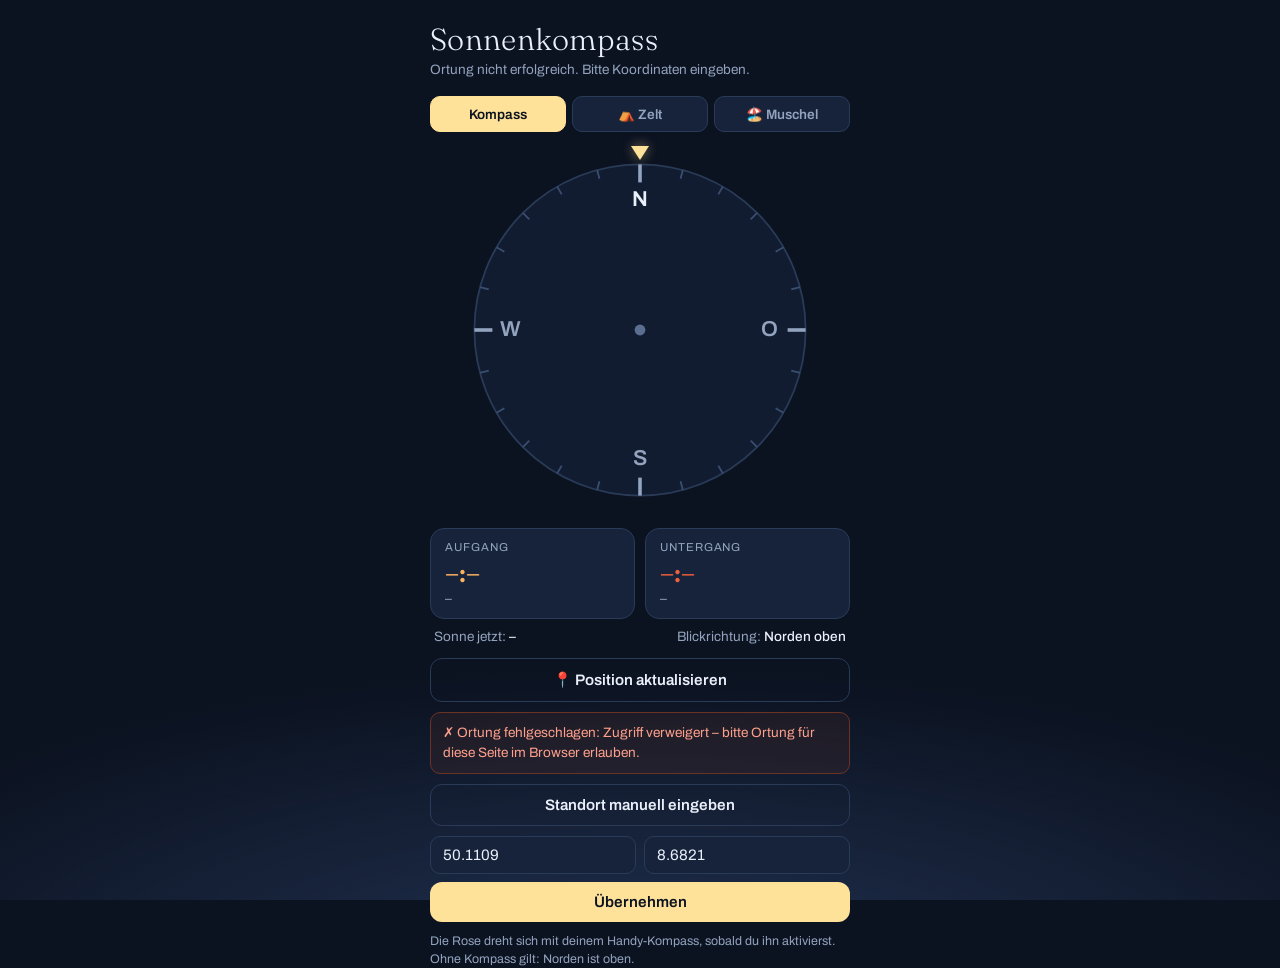
==== index.html @ f0393b86 "Add files via upload" ====
<!DOCTYPE html>
<html lang="de">
<head>
<meta charset="UTF-8">
<meta name="viewport" content="width=device-width, initial-scale=1.0, viewport-fit=cover">
<title>Sonnenkompass</title>
<link rel="preconnect" href="https://fonts.googleapis.com">
<link href="https://fonts.googleapis.com/css2?family=Fraunces:opsz,wght@9..144,300;9..144,500&family=Archivo:wght@400;500;600&display=swap" rel="stylesheet">
<style>
  :root{
    --sky:#0B1220;
    --haze:#16233B;
    --line:#2A3B58;
    --text:#EAF0FA;
    --muted:#93A3BE;
    --rise:#FFB25E;
    --set:#F0603C;
    --sun:#FFE29A;
  }
  *{box-sizing:border-box;margin:0;padding:0}
  html,body{height:100%}
  body{
    background:
      radial-gradient(120% 60% at 50% 110%, #223252 0%, transparent 60%),
      var(--sky);
    color:var(--text);
    font-family:"Archivo",system-ui,sans-serif;
    display:flex;flex-direction:column;align-items:center;
    padding:20px 16px 32px;
    min-height:100%;
  }
  header{width:100%;max-width:420px;margin-bottom:6px}
  h1{
    font-family:"Fraunces",serif;font-weight:300;font-size:1.9rem;letter-spacing:.01em;
  }
  #locLine{color:var(--muted);font-size:.85rem;margin-top:4px;min-height:1.2em}
  #locLine b{color:var(--text);font-weight:500}

  .stage{position:relative;width:min(86vw,360px);aspect-ratio:1;margin:18px 0 8px}
  .pointer{
    position:absolute;top:-4px;left:50%;transform:translateX(-50%);
    width:0;height:0;border-left:9px solid transparent;border-right:9px solid transparent;
    border-top:14px solid var(--sun);filter:drop-shadow(0 0 6px rgba(255,226,154,.5));
    z-index:3;
  }
  svg{width:100%;height:100%;display:block}
  #rose{transform-origin:50% 50%;transition:transform .25s ease-out}
  @media (prefers-reduced-motion: reduce){ #rose{transition:none} }

  .cards{display:grid;grid-template-columns:1fr 1fr;gap:10px;width:100%;max-width:420px;margin-top:10px}
  .card{
    background:var(--haze);border:1px solid var(--line);border-radius:14px;padding:12px 14px;
  }
  .card .label{font-size:.72rem;letter-spacing:.08em;text-transform:uppercase;color:var(--muted)}
  .card .time{font-family:"Fraunces",serif;font-weight:500;font-size:1.7rem;margin:2px 0}
  .card .az{font-size:.85rem;color:var(--muted)}
  .card.rise .time{color:var(--rise)}
  .card.set .time{color:var(--set)}

  .now{width:100%;max-width:420px;margin-top:10px;font-size:.85rem;color:var(--muted);
    display:flex;justify-content:space-between;gap:8px;padding:0 4px}
  .now b{color:var(--text);font-weight:500}

  .controls{width:100%;max-width:420px;margin-top:14px;display:flex;flex-direction:column;gap:10px}
  button{
    font-family:inherit;font-size:.95rem;font-weight:600;color:var(--sky);
    background:var(--sun);border:none;border-radius:12px;padding:12px;cursor:pointer;
  }
  button.secondary{background:transparent;color:var(--text);border:1px solid var(--line)}
  button:focus-visible{outline:3px solid var(--rise);outline-offset:2px}
  .manual{display:none;gap:8px;flex-wrap:wrap}
  .manual.show{display:flex}
  .manual input{
    flex:1;min-width:110px;background:var(--haze);border:1px solid var(--line);border-radius:10px;
    color:var(--text);font-family:inherit;font-size:.95rem;padding:10px 12px;
  }
  .manual input:focus-visible{outline:3px solid var(--rise);outline-offset:1px}
  .hint{font-size:.78rem;color:var(--muted);line-height:1.45}
  .status{
    display:none;font-size:.85rem;line-height:1.45;border-radius:10px;
    padding:10px 12px;border:1px solid var(--line);
  }
  .status.ok{display:block;color:#8FE3A8;border-color:#2E5A3C;background:rgba(46,90,60,.18)}
  .status.err{display:block;color:#FFA08C;border-color:#6B3226;background:rgba(107,50,38,.18)}
  .seg{display:flex;gap:6px;width:100%;max-width:420px;margin-top:12px}
  .segBtn{flex:1;background:var(--haze);border:1px solid var(--line);color:var(--muted);
    border-radius:10px;padding:9px 4px;font-family:inherit;font-size:.85rem;font-weight:600;cursor:pointer}
  .segBtn.active{background:var(--sun);color:var(--sky);border-color:var(--sun)}
  .segBtn:focus-visible{outline:3px solid var(--rise);outline-offset:2px}
  .panel{width:100%;max-width:420px;background:var(--haze);border:1px solid var(--line);
    border-radius:14px;padding:12px 14px;margin-top:10px;display:flex;flex-direction:column;gap:12px}
  .panel[hidden]{display:none}
  .panel .row{display:flex;align-items:center;gap:8px;flex-wrap:wrap;font-size:.9rem}
  .panel .row > .rlabel{flex:100%;font-size:.72rem;letter-spacing:.08em;text-transform:uppercase;color:var(--muted)}
  .panel select,.panel input{background:var(--sky);border:1px solid var(--line);border-radius:8px;
    color:var(--text);font-family:inherit;font-size:.9rem;padding:8px;color-scheme:dark}
  .panel input[type=number]{width:72px}
  .panel select:focus-visible,.panel input:focus-visible{outline:3px solid var(--rise);outline-offset:1px}
  .reco{width:100%;max-width:420px;margin-top:10px;background:rgba(46,90,60,.18);
    border:1px solid #2E5A3C;color:#CFEFD9;border-radius:12px;padding:10px 12px;font-size:.88rem;line-height:1.55}
  .reco b{color:#8FE3A8}
</style>
</head>
<body>
<header>
  <h1>Sonnenkompass</h1>
  <div id="locLine">Standort wird ermittelt …</div>
</header>

<div class="seg" role="tablist" aria-label="Szenario wählen">
  <button class="segBtn active" data-mode="kompass" role="tab" aria-selected="true">Kompass</button>
  <button class="segBtn" data-mode="zelt" role="tab" aria-selected="false">⛺ Zelt</button>
  <button class="segBtn" data-mode="strand" role="tab" aria-selected="false">🏖️ Muschel</button>
</div>

<div class="panel" id="zeltPanel" hidden>
  <div class="row">
    <span class="rlabel">Morgens am Eingang</span>
    <select id="zMorgen" aria-label="Morgens am Eingang">
      <option value="sonne" selected>Sonne</option><option value="egal">egal</option><option value="schatten">Schatten</option>
    </select>
    <input type="time" id="zMorS" value="07:00" aria-label="Morgenfenster Beginn"> –
    <input type="time" id="zMorE" value="10:00" aria-label="Morgenfenster Ende">
  </div>
  <div class="row">
    <span class="rlabel">Abends am Eingang</span>
    <select id="zAbend" aria-label="Abends am Eingang">
      <option value="sonne">Sonne</option><option value="egal">egal</option><option value="schatten" selected>Schatten</option>
    </select>
    <input type="time" id="zAbS" value="18:00" aria-label="Abendfenster Beginn"> –
    <input type="time" id="zAbE" value="21:00" aria-label="Abendfenster Ende">
  </div>
</div>

<div class="panel" id="strandPanel" hidden>
  <div class="row">
    <span class="rlabel">Schatten in der Muschel</span>
    für die nächsten <input type="number" id="stH" value="3" min="0.5" max="12" step="0.5" aria-label="Stunden"> Stunden
  </div>
</div>

<div class="stage">
  <div class="pointer" aria-hidden="true"></div>
  <svg viewBox="0 0 200 200" role="img" aria-label="Kompassrose mit Sonnenauf- und -untergangsrichtung">
    <defs>
      <linearGradient id="dayArc" x1="0" y1="0" x2="1" y2="0">
        <stop offset="0" stop-color="#FFB25E"/>
        <stop offset=".5" stop-color="#FFE29A"/>
        <stop offset="1" stop-color="#F0603C"/>
      </linearGradient>
    </defs>
    <g id="rose">
      <circle cx="100" cy="100" r="92" fill="#111C31" stroke="#2A3B58" stroke-width="1"/>
      <g id="ticks"></g>
      <g id="labels"></g>
      <path id="arc" fill="none" stroke="url(#dayArc)" stroke-width="4" stroke-linecap="round" opacity=".9"/>
      <g id="scenario"></g>
      <g id="riseMark"></g>
      <g id="setMark"></g>
      <circle id="sunNow" r="6" fill="var(--sun)" opacity="0"/>
      <circle cx="100" cy="100" r="3" fill="#5B6E90"/>
    </g>
  </svg>
</div>

<div id="recoLine" class="reco" role="status" hidden></div>

<div class="cards">
  <div class="card rise">
    <div class="label">Aufgang</div>
    <div class="time" id="riseTime">–:–</div>
    <div class="az" id="riseAz">–</div>
  </div>
  <div class="card set">
    <div class="label">Untergang</div>
    <div class="time" id="setTime">–:–</div>
    <div class="az" id="setAz">–</div>
  </div>
</div>

<div class="now">
  <span>Sonne jetzt: <b id="sunNowTxt">–</b></span>
  <span>Blickrichtung: <b id="headTxt">Norden oben</b></span>
</div>

<div class="controls">
  <button id="locateBtn" class="secondary">📍 Position aktualisieren</button>
  <div id="locStatus" class="status" role="status" aria-live="polite"></div>
  <button id="compassBtn" hidden>Kompass aktivieren</button>
  <button id="manualBtn" class="secondary">Standort manuell eingeben</button>
  <div class="manual" id="manualPanel">
    <input id="latIn" type="number" step="0.0001" inputmode="decimal" placeholder="Breite, z. B. 50.11" aria-label="Breitengrad">
    <input id="lonIn" type="number" step="0.0001" inputmode="decimal" placeholder="Länge, z. B. 8.68" aria-label="Längengrad">
    <button id="applyBtn" style="flex:100%">Übernehmen</button>
  </div>
  <p class="hint" id="hint">Die Rose dreht sich mit deinem Handy-Kompass, sobald du ihn aktivierst. Ohne Kompass gilt: Norden ist oben.</p>
</div>

<script>
/* ---------- Sonnenberechnung (Standard-Astronomieformeln, suncalc-Ansatz) ---------- */
const rad = Math.PI/180, e = rad*23.4397, J0 = 0.0009;
const toJulian = d => d.valueOf()/86400000 - 0.5 + 2440588;
const fromJulian = j => new Date((j + 0.5 - 2440588) * 86400000);
const toDays = d => toJulian(d) - 2451545;
const meanAnomaly = d => rad*(357.5291 + 0.98560028*d);
function eclLon(M){
  const C = rad*(1.9148*Math.sin(M) + 0.02*Math.sin(2*M) + 0.0003*Math.sin(3*M));
  return M + C + rad*102.9372 + Math.PI;
}
const decl = L => Math.asin(Math.sin(L)*Math.sin(e));
const ra = L => Math.atan2(Math.sin(L)*Math.cos(e), Math.cos(L));
const sidereal = (d,lw) => rad*(280.16 + 360.9856235*d) - lw;

function sunPosition(date, lat, lon){
  const lw = -lon*rad, phi = lat*rad, d = toDays(date);
  const M = meanAnomaly(d), L = eclLon(M), dec = decl(L), H = sidereal(d,lw) - ra(L);
  const azFromSouth = Math.atan2(Math.sin(H), Math.cos(H)*Math.sin(phi) - Math.tan(dec)*Math.cos(phi));
  const alt = Math.asin(Math.sin(phi)*Math.sin(dec) + Math.cos(phi)*Math.cos(dec)*Math.cos(H));
  return { az: ((azFromSouth/rad) + 180 + 360) % 360, alt: alt/rad };
}

function sunTimes(date, lat, lon){
  const lw = -lon*rad, phi = lat*rad;
  const d = toDays(date);
  const n = Math.round(d - J0 - lw/(2*Math.PI));
  const ds = J0 + lw/(2*Math.PI) + n;
  const M = meanAnomaly(ds), L = eclLon(M), dec = decl(L);
  const Jnoon = 2451545 + ds + 0.0053*Math.sin(M) - 0.0069*Math.sin(2*L);
  const h0 = -0.833*rad;
  const cosH = (Math.sin(h0) - Math.sin(phi)*Math.sin(dec)) / (Math.cos(phi)*Math.cos(dec));
  if (cosH > 1 || cosH < -1) return null;           // Polarnacht / Mitternachtssonne
  const w = Math.acos(cosH);
  const Jset = 2451545 + (J0 + (w + lw)/(2*Math.PI) + n) + 0.0053*Math.sin(M) - 0.0069*Math.sin(2*L);
  const Jrise = Jnoon - (Jset - Jnoon);
  return { rise: fromJulian(Jrise), set: fromJulian(Jset) };
}

/* ---------- Hilfen ---------- */
const $ = id => document.getElementById(id);
const fmtTime = d => d.toLocaleTimeString("de-DE",{hour:"2-digit",minute:"2-digit"});
const DIRS = ["N","NNO","NO","ONO","O","OSO","SO","SSO","S","SSW","SW","WSW","W","WNW","NW","NNW"];
const dirName = a => DIRS[Math.round(a/22.5) % 16];
const pt = (az, r) => ({ x: 100 + r*Math.sin(az*rad), y: 100 - r*Math.cos(az*rad) });

/* ---------- Rose zeichnen ---------- */
(function drawRose(){
  const ticks = $("ticks"), labels = $("labels");
  let t = "", l = "";
  for (let a = 0; a < 360; a += 15){
    const major = a % 90 === 0;
    const p1 = pt(a, 92), p2 = pt(a, major ? 82 : 87);
    t += `<line x1="${p1.x}" y1="${p1.y}" x2="${p2.x}" y2="${p2.y}" stroke="${major ? "#93A3BE" : "#3A4E70"}" stroke-width="${major?2:1}"/>`;
  }
  [["N",0],["O",90],["S",180],["W",270]].forEach(([n,a])=>{
    const p = pt(a, 72);
    l += `<text x="${p.x}" y="${p.y}" fill="${n==="N" ? "#EAF0FA" : "#93A3BE"}" font-size="12" font-weight="600" text-anchor="middle" dominant-baseline="middle" font-family="Archivo,sans-serif">${n}</text>`;
  });
  ticks.innerHTML = t; labels.innerHTML = l;
})();

function marker(g, az, kind){
  const color = kind === "rise" ? "var(--rise)" : "var(--set)";
  const p = pt(az, 82), q = pt(az, 55), guideEnd = pt(az, 71);
  const base =
    `<line x1="-8.5" y1="1" x2="8.5" y2="1" stroke="${color}" stroke-width="1.4" stroke-linecap="round" opacity=".55"/>` +
    `<path d="M -4.6 1 A 4.6 4.6 0 0 1 4.6 1 Z" fill="${color}"/>`;
  const rays =
    `<g stroke="${color}" stroke-width="1.6" stroke-linecap="round">` +
      `<line x1="0" y1="-6" x2="0" y2="-8.5"/>` +
      `<line x1="-4.95" y1="-3.95" x2="-6.7" y2="-5.7"/>` +
      `<line x1="4.95" y1="-3.95" x2="6.7" y2="-5.7"/>` +
    `</g>`;
  const sink =
    `<path d="M -3 4.2 L 0 7.2 L 3 4.2" fill="none" stroke="${color}" stroke-width="1.8" stroke-linecap="round" stroke-linejoin="round"/>`;
  g.innerHTML =
    `<line x1="${q.x}" y1="${q.y}" x2="${guideEnd.x}" y2="${guideEnd.y}" stroke="${color}" stroke-width="2" stroke-dasharray="3 3" opacity=".7"/>` +
    `<g transform="translate(${p.x} ${p.y}) rotate(${az})">${base}${kind === "rise" ? rays : sink}</g>`;
}

function arcPath(a1, a2, r = 92){
  const p1 = pt(a1, r), p2 = pt(a2, r);
  const span = (a2 - a1 + 360) % 360;
  return `M ${p1.x} ${p1.y} A ${r} ${r} 0 ${span > 180 ? 1 : 0} 1 ${p2.x} ${p2.y}`;
}

/* ---------- Zustand & Rendern ---------- */
let state = { lat: null, lon: null, label: "", heading: 0 };

function render(){
  if (state.lat === null) return;
  const now = new Date();
  const times = sunTimes(now, state.lat, state.lon);
  if (!times){
    $("riseTime").textContent = "—"; $("setTime").textContent = "—";
    $("riseAz").textContent = "Polartag/-nacht"; $("setAz").textContent = "";
    return;
  }
  const riseAz = sunPosition(times.rise, state.lat, state.lon).az;
  const setAz  = sunPosition(times.set,  state.lat, state.lon).az;
  const nowPos = sunPosition(now, state.lat, state.lon);

  $("riseTime").textContent = fmtTime(times.rise);
  $("setTime").textContent  = fmtTime(times.set);
  $("riseAz").textContent = `${Math.round(riseAz)}° ${dirName(riseAz)}`;
  $("setAz").textContent  = `${Math.round(setAz)}° ${dirName(setAz)}`;

  $("arc").setAttribute("d", arcPath(riseAz, setAz));
  marker($("riseMark"), riseAz, "rise");
  marker($("setMark"),  setAz,  "set");

  const s = $("sunNow");
  if (nowPos.alt > 0){
    const p = pt(nowPos.az, 92);
    s.setAttribute("cx", p.x); s.setAttribute("cy", p.y); s.setAttribute("opacity", "1");
    $("sunNowTxt").textContent = `${Math.round(nowPos.az)}° ${dirName(nowPos.az)} · ${Math.round(nowPos.alt)}° hoch`;
  } else {
    s.setAttribute("opacity", "0");
    $("sunNowTxt").textContent = "unter dem Horizont";
  }
  if (typeof renderScenario === "function") renderScenario();
}

function setLocation(lat, lon, label){
  state.lat = lat; state.lon = lon;
  $("locLine").innerHTML = `<b>${label}</b> · ${lat.toFixed(3)}°, ${lon.toFixed(3)}°`;
  render();
}

/* ---------- Szenarien: Zelt & Strandmuschel ---------- */
state.mode = "kompass";
const angDiff = (a,b) => { const d = Math.abs(a-b) % 360; return d > 180 ? 360-d : d; };
function circMean(arr){
  if (!arr.length) return null;
  let x = 0, y = 0;
  arr.forEach(a => { x += Math.sin(a*rad); y += Math.cos(a*rad); });
  return ((Math.atan2(x,y)/rad) + 360) % 360;
}
function sunAzSamples(s, e, stepMin){
  const out = [];
  for (let t = s.getTime(); t <= e.getTime(); t += stepMin*60000){
    const p = sunPosition(new Date(t), state.lat, state.lon);
    if (p.alt > 0) out.push(p.az);
  }
  return out;
}
function windowFor(startStr, endStr){
  const now = new Date();
  const [sh,sm] = (startStr||"07:00").split(":").map(Number);
  const [eh,em] = (endStr||"10:00").split(":").map(Number);
  const s = new Date(now); s.setHours(sh,sm,0,0);
  const e = new Date(now); e.setHours(eh,em,0,0);
  let tomorrow = false;
  if (e <= now){ s.setDate(s.getDate()+1); e.setDate(e.getDate()+1); tomorrow = true; }
  return { s, e, tomorrow };
}
function arrowSVG(D, color){
  const a = pt(D,8), b = pt(D,42), t = pt(D,50);
  return `<line x1="${a.x}" y1="${a.y}" x2="${b.x}" y2="${b.y}" stroke="${color}" stroke-width="3" stroke-linecap="round"/>` +
         `<g transform="translate(${t.x} ${t.y}) rotate(${D})"><path d="M 0 -7 L 5 4 L -5 4 Z" fill="${color}"/></g>`;
}
function segArcs(okFn, color){
  let out = "", start = null;
  for (let d = 0; d <= 360; d += 3){
    const ok = d < 360 && okFn(d % 360);
    if (ok && start === null) start = d;
    if (!ok && start !== null){
      const end = (d - 3 === start) ? start + 2 : d - 3;
      out += `<path d="${arcPath(start, end, 32)}" stroke="${color}" stroke-width="4" fill="none" stroke-linecap="round" opacity=".6"/>`;
      start = null;
    }
  }
  return out;
}

function renderScenario(){
  const g = $("scenario"), reco = $("recoLine");
  if (state.lat === null || state.mode === "kompass"){ g.innerHTML = ""; reco.hidden = true; return; }
  const C = "#7ED9A2";

  if (state.mode === "zelt"){
    const pm = $("zMorgen").value, pa = $("zAbend").value;
    const mw = windowFor($("zMorS").value, $("zMorE").value);
    const aw = windowFor($("zAbS").value, $("zAbE").value);
    const mAz = circMean(sunAzSamples(mw.s, mw.e, 15));
    const aAz = circMean(sunAzSamples(aw.s, aw.e, 15));
    let x = 0, y = 0, active = 0;
    if (pm !== "egal" && mAz !== null){ const w = pm === "sonne" ? 1 : -1; x += w*Math.sin(mAz*rad); y += w*Math.cos(mAz*rad); active++; }
    if (pa !== "egal" && aAz !== null){ const w = pa === "sonne" ? 1 : -1; x += w*Math.sin(aAz*rad); y += w*Math.cos(aAz*rad); active++; }
    reco.hidden = false;
    if (!active){ g.innerHTML = ""; reco.innerHTML = "Wähle mindestens einmal <b>Sonne</b> oder <b>Schatten</b>, dann berechne ich die Ausrichtung."; return; }
    const okFn = d => {
      if (pm !== "egal" && mAz !== null){ const c = angDiff(d, mAz); if (pm === "sonne" ? c >= 85 : c <= 95) return false; }
      if (pa !== "egal" && aAz !== null){ const c = angDiff(d, aAz); if (pa === "sonne" ? c >= 85 : c <= 95) return false; }
      return true;
    };
    const details = [];
    details.push(mAz !== null
      ? `Morgensonne${mw.tomorrow ? " (morgen früh)" : ""} im Mittel aus ${Math.round(mAz)}° ${dirName(mAz)}`
      : "im Morgenfenster steht die Sonne nicht über dem Horizont");
    details.push(aAz !== null
      ? `Abendsonne${aw.tomorrow ? " (morgen)" : ""} aus ${Math.round(aAz)}° ${dirName(aAz)}`
      : "im Abendfenster steht die Sonne nicht über dem Horizont");
    const mag = Math.hypot(x, y);
    if (mag < 0.35 && active === 2){
      g.innerHTML = segArcs(okFn, C);
      reco.innerHTML = `⚠️ Deine Vorgaben heben sich fast gegenseitig auf – ${details.join(", ")}. Priorisiere eine Tageszeit (die andere auf „egal“ stellen).`;
      return;
    }
    const D = ((Math.atan2(x, y)/rad) + 360) % 360;
    g.innerHTML = segArcs(okFn, C) + arrowSVG(D, C);
    reco.innerHTML = `⛺ <b>Eingang nach ${Math.round(D)}° ${dirName(D)}</b> ausrichten (grüner Pfeil). ${details.join(", ")}. Der innere grüne Bogen zeigt alle passenden Richtungen.`;
    return;
  }

  // Strandmuschel
  const h = Math.min(12, Math.max(0.5, parseFloat($("stH").value) || 3));
  const now = new Date(), end = new Date(now.getTime() + h*3600000);
  const samples = sunAzSamples(now, end, 10);
  reco.hidden = false;
  if (!samples.length){
    g.innerHTML = "";
    reco.innerHTML = "🏖️ Die Sonne ist im gewählten Zeitraum unter dem Horizont – du hast überall Schatten.";
    return;
  }
  const sMean = circMean(samples), D = (sMean + 180) % 360;
  const first = samples[0], last = samples[samples.length - 1];
  let sunsetNote = "";
  const t = sunTimes(now, state.lat, state.lon);
  if (t && t.set > now && t.set < end) sunsetNote = ` Untergang um ${fmtTime(t.set)} Uhr – danach ist ohnehin Schatten.`;
  const sunPathArc = `<path d="${arcPath(first, angDiff(first,last) < 2 ? first + 2 : last, 86)}" stroke="var(--sun)" stroke-width="6" fill="none" stroke-linecap="round" opacity=".95"/>`;
  const shadeArc = `<path d="${arcPath((D - 50 + 360) % 360, (D + 50) % 360, 32)}" stroke="${C}" stroke-width="4" fill="none" stroke-linecap="round" opacity=".6"/>`;
  g.innerHTML = sunPathArc + shadeArc + arrowSVG(D, C);
  reco.innerHTML = `🏖️ <b>Öffnung nach ${Math.round(D)}° ${dirName(D)}</b> (grüner Pfeil) – die Sonne wandert bis ${fmtTime(end)} Uhr von ${Math.round(first)}° ${dirName(first)} nach ${Math.round(last)}° ${dirName(last)} (heller Bogen).${sunsetNote}`;
}

document.querySelectorAll(".segBtn").forEach(b => b.addEventListener("click", () => {
  state.mode = b.dataset.mode;
  document.querySelectorAll(".segBtn").forEach(x => {
    x.classList.toggle("active", x === b);
    x.setAttribute("aria-selected", x === b ? "true" : "false");
  });
  $("zeltPanel").hidden = state.mode !== "zelt";
  $("strandPanel").hidden = state.mode !== "strand";
  renderScenario();
}));
["zMorgen","zAbend","zMorS","zMorE","zAbS","zAbE","stH"].forEach(id =>
  $(id).addEventListener("input", renderScenario));

/* ---------- GPS ---------- */
function showStatus(kind, msg){
  const s = $("locStatus");
  s.className = "status " + kind;
  s.textContent = msg;
}

function locate(fresh){
  if (!navigator.geolocation){
    showStatus("err", "✗ Dein Browser stellt keine Ortung bereit.");
    manualFallback("Keine Ortung verfügbar.");
    return;
  }
  const btn = $("locateBtn");
  btn.disabled = true; btn.textContent = "📍 Position wird ermittelt …";
  $("locLine").textContent = "Standort wird ermittelt …";
  const done = () => { btn.disabled = false; btn.textContent = "📍 Position aktualisieren"; };

  const onSuccess = (p, note) => {
    setLocation(p.coords.latitude, p.coords.longitude, "Dein Standort");
    $("manualPanel").classList.remove("show");
    const acc = p.coords.accuracy;
    const t = new Date(p.timestamp).toLocaleTimeString("de-DE",{hour:"2-digit",minute:"2-digit"});
    showStatus("ok", `✓ Position aktualisiert um ${t} Uhr` +
      (isFinite(acc) ? ` · Genauigkeit ca. ±${Math.round(acc)} m` : "") +
      (note ? ` · ${note}` : ""));
    done();
  };
  const onFail = err => {
    const reasons = {
      1: "Zugriff verweigert – bitte Ortung für diese Seite im Browser erlauben.",
      2: "Position derzeit nicht bestimmbar (kein GPS-/Netzsignal).",
      3: "Zeitüberschreitung – weder GPS noch Netzwerk-Ortung haben geantwortet."
    };
    showStatus("err", "✗ Ortung fehlgeschlagen: " + (reasons[err.code] || "Unbekannter Fehler."));
    manualFallback("Ortung nicht erfolgreich.");
    done();
  };

  // Stufe 1: präzise per GPS (bis 20 s). Stufe 2 bei Timeout: schnelle Netzwerk-Ortung.
  navigator.geolocation.getCurrentPosition(
    p => onSuccess(p),
    err => {
      if (err.code === 3 && fresh){
        btn.textContent = "📍 GPS zäh – versuche Netzwerk-Ortung …";
        navigator.geolocation.getCurrentPosition(
          p => onSuccess(p, "netzwerkbasiert, ggf. ungenauer"),
          onFail,
          { enableHighAccuracy: false, timeout: 10000, maximumAge: 120000 }
        );
      } else onFail(err);
    },
    { enableHighAccuracy: !!fresh, timeout: fresh ? 20000 : 8000, maximumAge: fresh ? 0 : 300000 }
  );
}
function manualFallback(msg){
  $("locLine").textContent = msg + " Bitte Koordinaten eingeben.";
  $("manualPanel").classList.add("show");
  $("latIn").value = "50.1109"; $("lonIn").value = "8.6821"; // Frankfurt als Startwert
}

/* ---------- Kompass ---------- */
function onOrient(ev){
  let h = null;
  if (typeof ev.webkitCompassHeading === "number") h = ev.webkitCompassHeading;       // iOS
  else if (ev.absolute && typeof ev.alpha === "number") h = (360 - ev.alpha) % 360;   // Android
  if (h === null) return;
  state.heading = h;
  $("rose").style.transform = `rotate(${-h}deg)`;
  $("headTxt").textContent = `${Math.round(h)}° ${dirName(h)}`;
}
function startCompass(){
  if (typeof DeviceOrientationEvent !== "undefined" &&
      typeof DeviceOrientationEvent.requestPermission === "function"){
    DeviceOrientationEvent.requestPermission().then(res => {
      if (res === "granted"){
        window.addEventListener("deviceorientation", onOrient);
        $("compassBtn").hidden = true;
      } else $("hint").textContent = "Kompass-Zugriff abgelehnt – Norden bleibt oben.";
    }).catch(()=>{ $("hint").textContent = "Kompass nicht verfügbar – Norden bleibt oben."; });
  } else {
    window.addEventListener("deviceorientationabsolute", onOrient);
    window.addEventListener("deviceorientation", onOrient);
    $("compassBtn").hidden = true;
  }
}

/* ---------- Events ---------- */
if (typeof DeviceOrientationEvent !== "undefined" &&
    typeof DeviceOrientationEvent.requestPermission === "function"){
  $("compassBtn").hidden = false;               // iOS braucht eine Nutzergeste
} else if (window.DeviceOrientationEvent){
  startCompass();                                // Android: direkt versuchen
}
$("compassBtn").addEventListener("click", startCompass);
$("locateBtn").addEventListener("click", () => locate(true));
$("manualBtn").addEventListener("click", () => {
  $("manualPanel").classList.toggle("show");
  if ($("latIn").value === "") { $("latIn").value = "50.1109"; $("lonIn").value = "8.6821"; }
});
$("applyBtn").addEventListener("click", () => {
  const lat = parseFloat($("latIn").value), lon = parseFloat($("lonIn").value);
  if (isFinite(lat) && isFinite(lon) && Math.abs(lat) <= 90 && Math.abs(lon) <= 180)
    setLocation(lat, lon, "Manuell");
  else $("locLine").textContent = "Ungültige Koordinaten – bitte prüfen.";
});

locate();
setInterval(render, 60000);   // Sonnenstand jede Minute aktualisieren
</script>
</body>
</html>
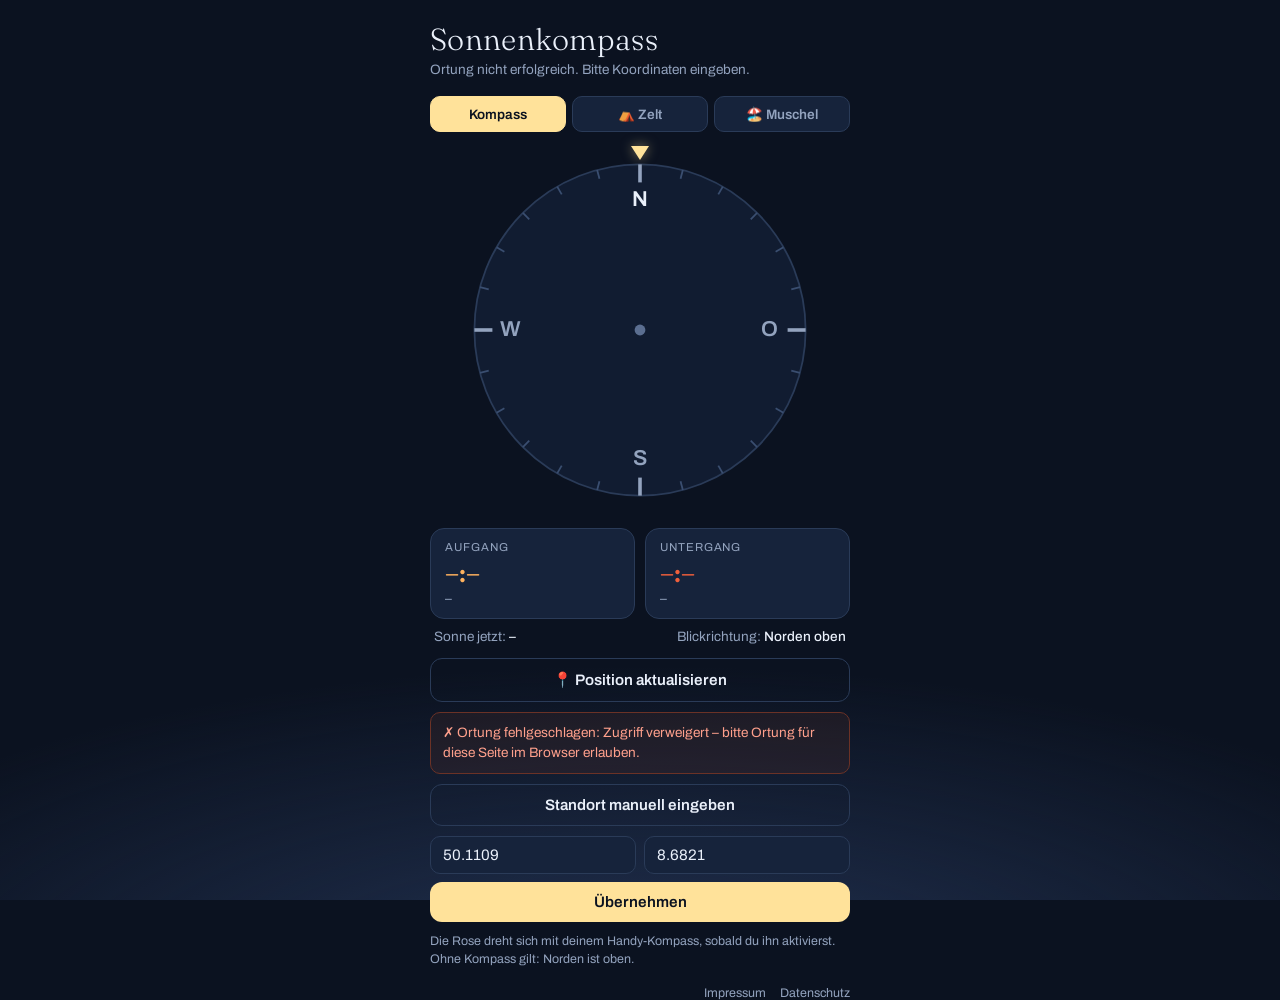
==== commit ede73720: "Footer-Links zu Impressum und Datenschutz ergänzen Dezenter Link-Footer unten rechts (klein, var(--m" ====
--- a/index.html
+++ b/index.html
@@ -4,9 +4,22 @@
 <meta charset="UTF-8">
 <meta name="viewport" content="width=device-width, initial-scale=1.0, viewport-fit=cover">
 <title>Sonnenkompass</title>
-<link rel="preconnect" href="https://fonts.googleapis.com">
-<link href="https://fonts.googleapis.com/css2?family=Fraunces:opsz,wght@9..144,300;9..144,500&family=Archivo:wght@400;500;600&display=swap" rel="stylesheet">
+<link rel="manifest" href="./manifest.json">
 <style>
+  @font-face{
+    font-family:"Fraunces";
+    font-style:normal;
+    font-weight:300 500;
+    font-display:swap;
+    src:url("fonts/fraunces.woff2") format("woff2");
+  }
+  @font-face{
+    font-family:"Archivo";
+    font-style:normal;
+    font-weight:400 600;
+    font-display:swap;
+    src:url("fonts/archivo.woff2") format("woff2");
+  }
   :root{
     --sky:#0B1220;
     --haze:#16233B;
@@ -99,6 +112,10 @@
   .reco{width:100%;max-width:420px;margin-top:10px;background:rgba(46,90,60,.18);
     border:1px solid #2E5A3C;color:#CFEFD9;border-radius:12px;padding:10px 12px;font-size:.88rem;line-height:1.55}
   .reco b{color:#8FE3A8}
+  .legal{width:100%;max-width:420px;margin-top:18px;display:flex;justify-content:flex-end;gap:14px}
+  .legal a{color:var(--muted);font-size:.78rem;text-decoration:none}
+  .legal a:hover{text-decoration:underline}
+  .legal a:focus-visible{outline:3px solid var(--rise);outline-offset:2px}
 </style>
 </head>
 <body>
@@ -195,6 +212,11 @@
   </div>
   <p class="hint" id="hint">Die Rose dreht sich mit deinem Handy-Kompass, sobald du ihn aktivierst. Ohne Kompass gilt: Norden ist oben.</p>
 </div>
+
+<footer class="legal">
+  <a href="./impressum.html">Impressum</a>
+  <a href="./datenschutz.html">Datenschutz</a>
+</footer>
 
 <script>
 /* ---------- Sonnenberechnung (Standard-Astronomieformeln, suncalc-Ansatz) ---------- */
@@ -555,6 +577,8 @@
 
 locate();
 setInterval(render, 60000);   // Sonnenstand jede Minute aktualisieren
+
+if ('serviceWorker' in navigator) navigator.serviceWorker.register('./sw.js');
 </script>
 </body>
 </html>
